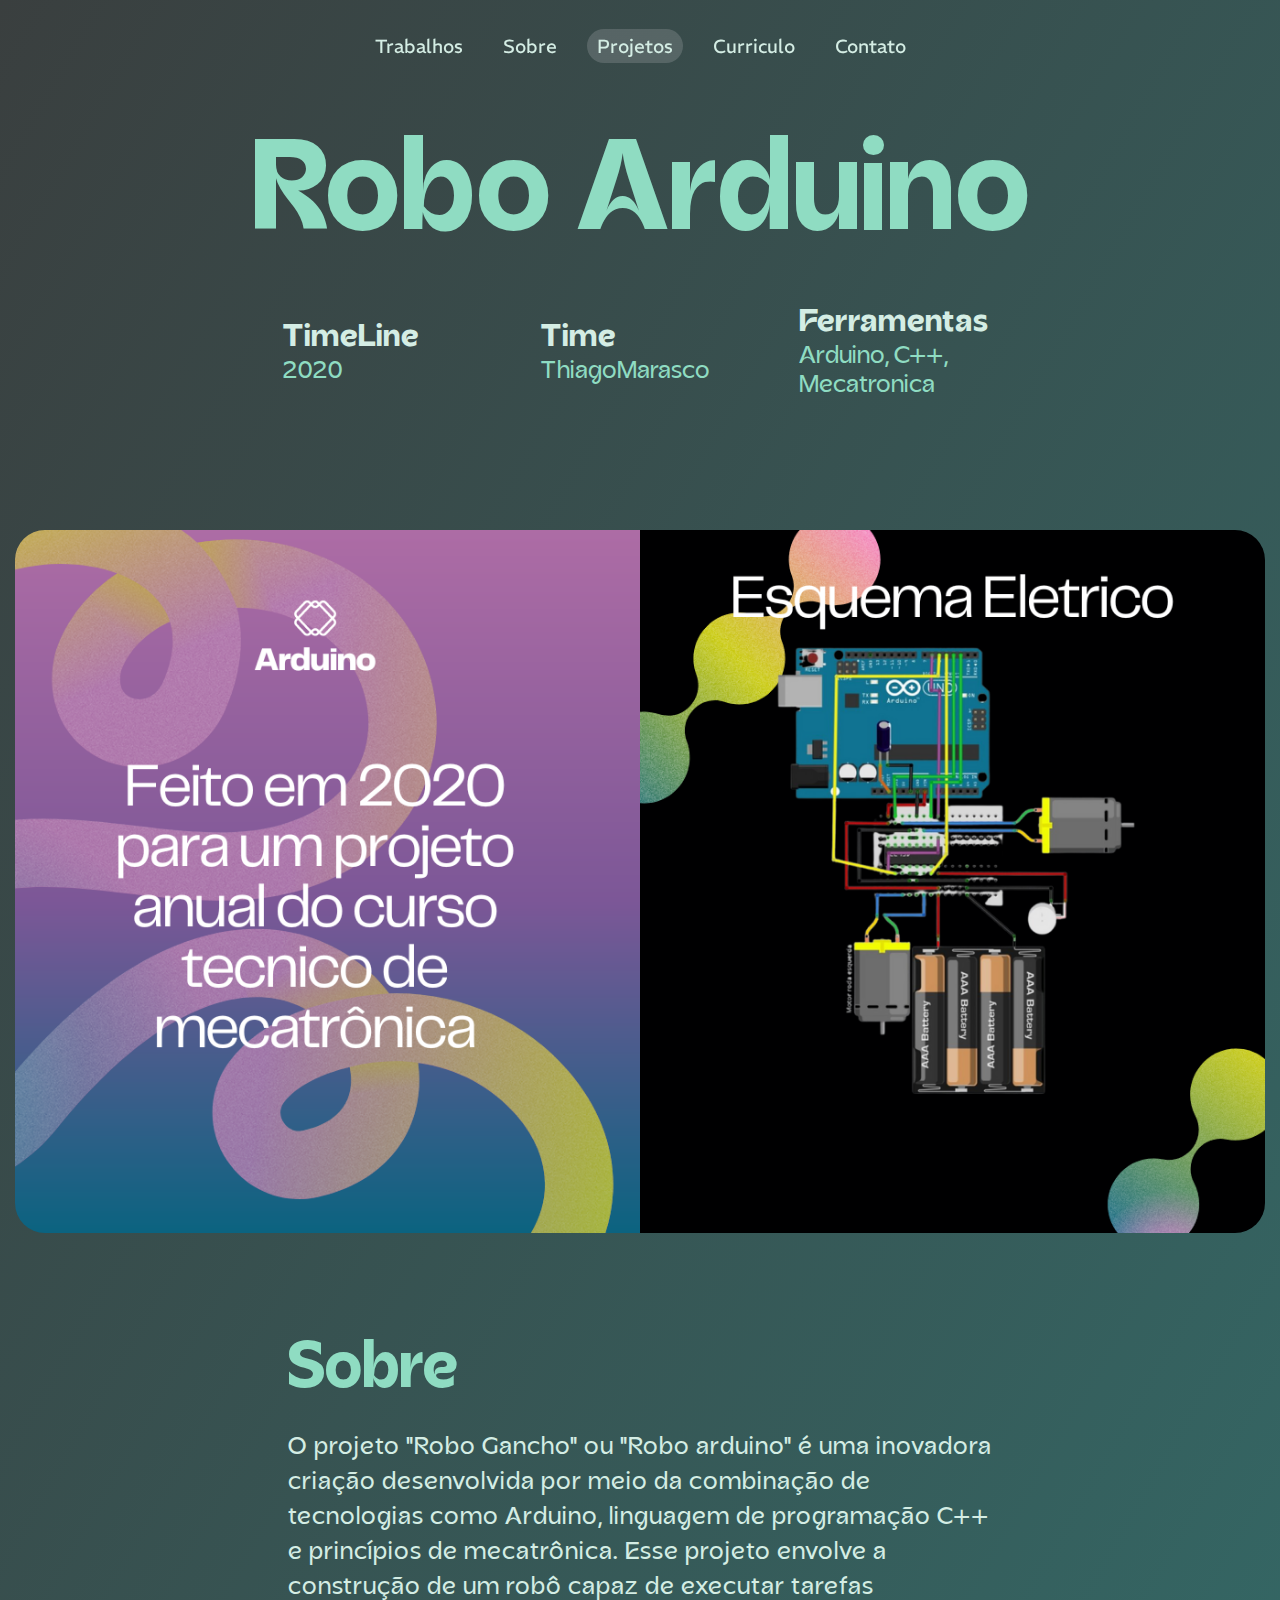
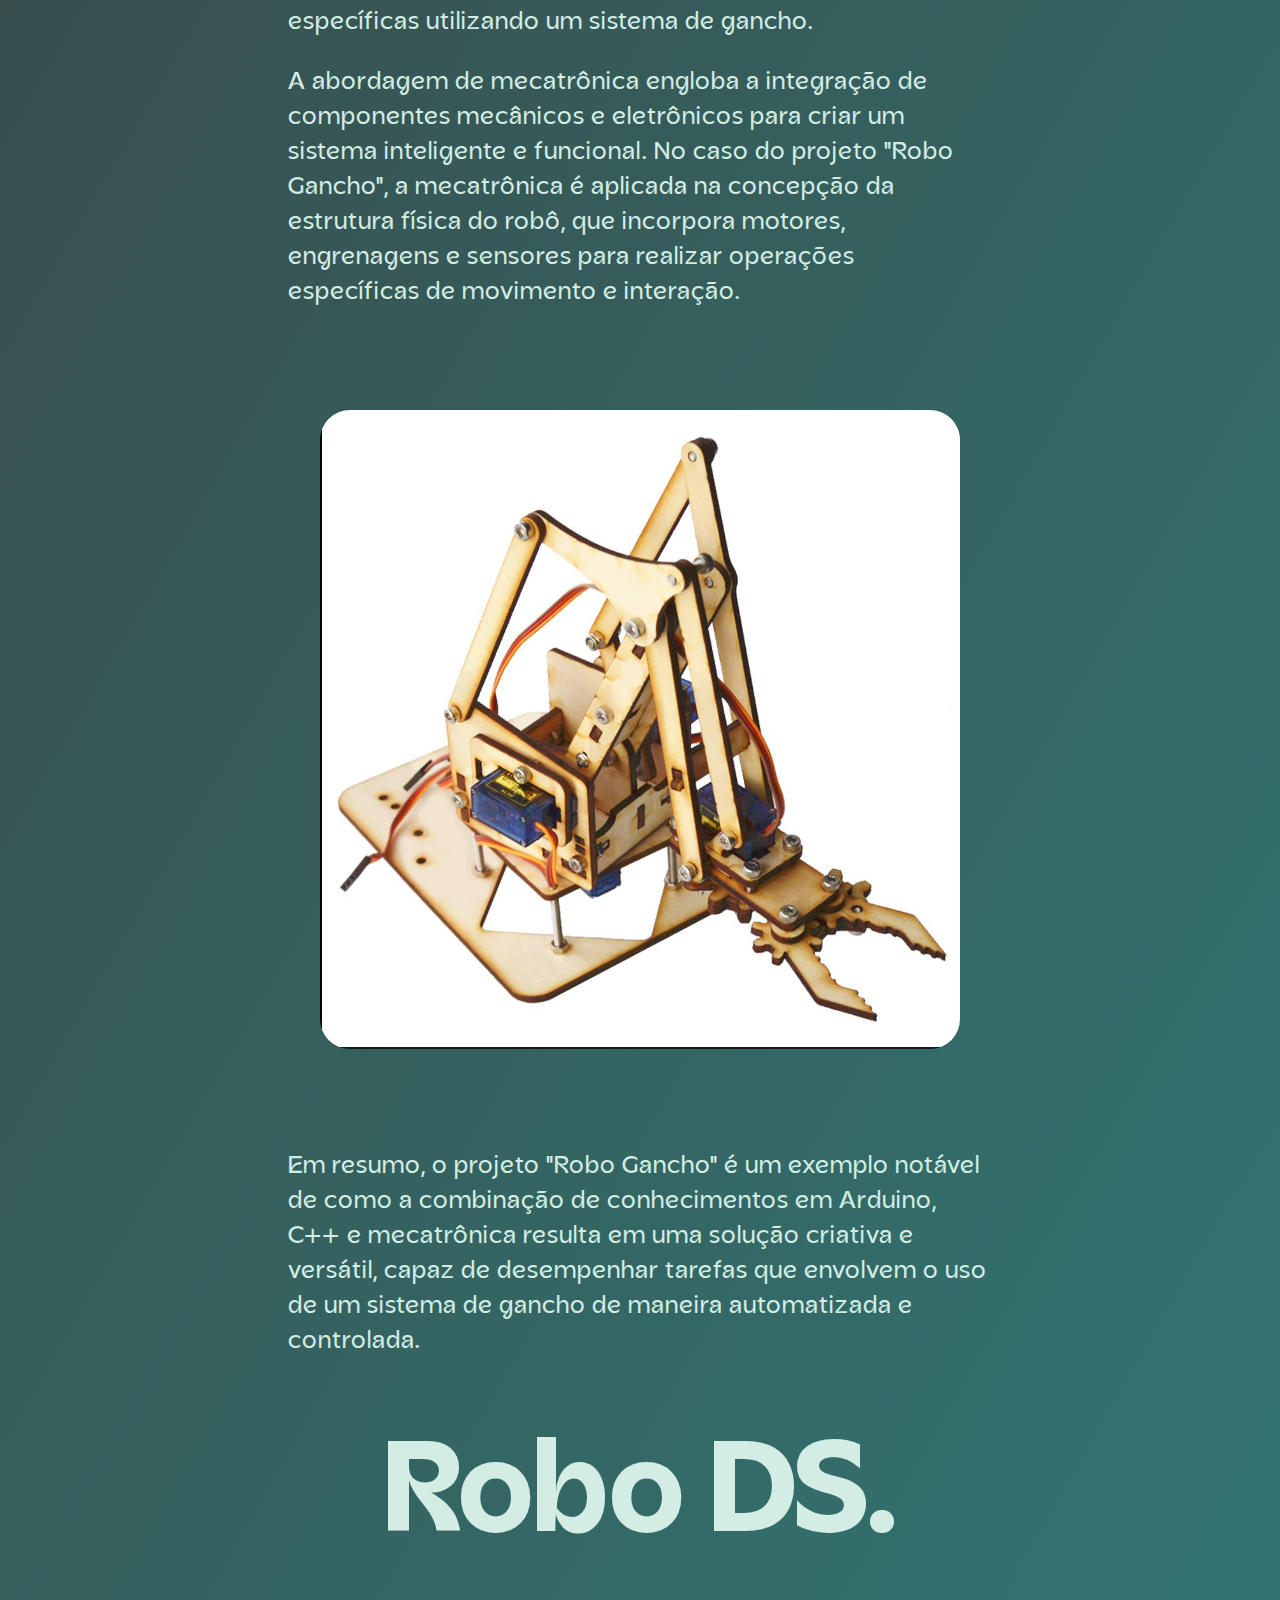
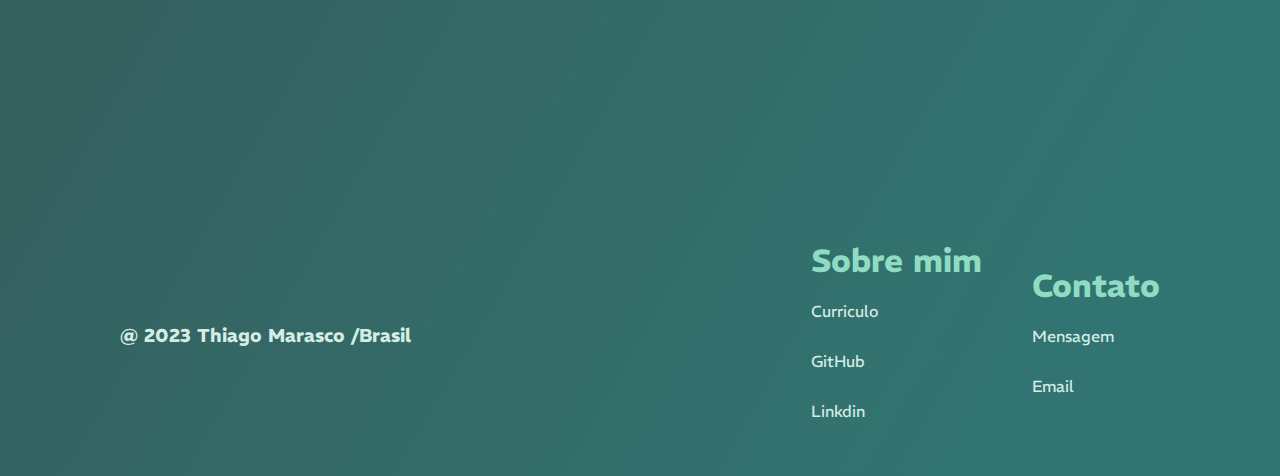
==== arduino.html @ f9183942 "Add files via upload" ====
<!DOCTYPE html>
<html lang="pt-br">
<head>
    <meta charset="UTF-8">
    <meta name="viewport" content="width=device-width, initial-scale=1.0">
    <link rel="stylesheet" type="text/css" href="./css/reset.css">
    <link rel="stylesheet" type="text/css" href="./css/inicio.css">
    <link rel="stylesheet" type="text/css" href="./css/robods.css">
    <link rel="icon" type="image/png" sizes="32x32" href="./imagens/iconeprincipal.png">
    <title>Thiago RoboDS</title>
</head>
<body>
    <div class="barra-magica" id="conteudo" style="display: none;">

        <ul class="list-nav">
            <a href="https://www.linkedin.com/in/thiago-marasco/"><li><img src="./imagens/icons-linkedin.png"></img>Linkdin</li></a>
            <a href="https://github.com/ThiagoMarasco"><li><img src="./imagens/icons-github-.png"></img>GitHub</li></a>
            <a href=""><li><img src="./imagens/icons-nova-mensagem.png"></img>Thiago.s.marasco@gmail.com</li></a>
            

        </ul>

    </div>
    
    <header>
        <nav>
            <ul class="list-nav">
                <li><a href="./inicial.html">Trabalhos</a></li>
                <a href="sobre.html"><li>Sobre</li></a>
                <li class="selected">Projetos</li>
                <a href="index.html"><li>Curriculo</li></a>
                <a id="mostrar-conteudo"><li>Contato</li></a>
            </ul>
        </nav>
    </header>
    
    <main>
        <div class="titulo">
            <h1>Robo Arduino</h1>
        </div>
        <div class="sub-titulo">
            <div class="base">
                <h1>TimeLine</h1>
                <p>2020</p>
            </div>
            <div class="base">
                <h1>Time</h1>
                <p>ThiagoMarasco</p>
            </div>
            <div class="base">
                <h1>Ferramentas</h1>
                <p>Arduino, C++, Mecatronica </p>
            </div>
        </div>
        <div class="exemplo1">
            <img src="./imagens/projeto2.png" alt="template explicativo">
        </div>
        <div class="subtitulo">
            <h1 class="tituloh1">Sobre</h1>
            <p>O projeto "Robo Gancho" ou "Robo arduino" é uma inovadora criação desenvolvida por meio da combinação de tecnologias como Arduino, linguagem de programação C++ e princípios de mecatrônica.
                Esse projeto envolve a construção de um robô capaz de executar tarefas específicas utilizando um sistema de gancho.</p>
            <br>
            <p>A abordagem de mecatrônica engloba a integração de componentes mecânicos e eletrônicos para criar um sistema inteligente e funcional.
                No caso do projeto "Robo Gancho", a mecatrônica é aplicada na concepção da estrutura física do robô, que incorpora motores,
                engrenagens e sensores para realizar operações específicas de movimento e interação.
               </p>
        </div>
        <div class="exemplo1">
            <img src="./imagens/projeto2-2.png" alt="Foto Robo Garra">
        </div>

        <div class="subtitulo">
         
            <p>Em resumo, o projeto "Robo Gancho" é um exemplo notável de como a combinação de conhecimentos em Arduino, C++ e mecatrônica resulta em uma solução criativa e versátil,
                capaz de desempenhar tarefas que envolvem o uso de um sistema de gancho de maneira automatizada e controlada.</p>
            <br>

        </div>
        <div class="titulo">
            <br>
            <a href="robods.html"><h1>Robo DS.</h1></a>
        </div>
    </main>
    
    <footer>
        <div class="box-one">
            <h3>@ 2023 Thiago Marasco /Brasil</h3>
            

        </div>
        <ul class="box-two">
            <h1>Sobre mim</h1>
            <a href="https://drive.google.com/u/0/uc?id=1ddvRlba4ox4zGYMMpqwxek1Pi_E0ttAw&export=download"><li>Curriculo</li></a>
            <a href="https://github.com/ThiagoMarasco"><li>GitHub</li></a>
            <a href="https://www.linkedin.com/in/thiago-marasco/"><li>Linkdin</li></a>


        </ul>
        <ul class="contato">
            <h1>Contato</h1>
            <a href=""><li>Mensagem</li></a>
            <a href=""><li>Email</li></a>
        </ul>

    </footer>
    
    <script src="./js/inicial.js"></script>
</body>
</html>
---- css/inicio.css ----
@import url('https://fonts.googleapis.com/css2?family=REM&display=swap');
@import url("/font/acorn/stylesheet.css");
html, body {
    font-family: 'rem', serif;
    background-color: #327471;
    color: hsla(159, 42%, 88%, 1);
    margin: 0;
    padding: 0;
    width: 100%;
}



body {
    background: linear-gradient(300deg,#327471,#327471,#3a3f3f);
    background-size: 180% 180%;
    animation: gradient-animation 10s ease infinite;
    display: flex;
    flex-direction: column;
}

  
@keyframes gradient-animation {
    0% {
      background-position: 0% 50%;
    }
    50% {
      background-position: 100% 50%;
    }
    100% {
      background-position: 0% 50%;
    }
}


header {
    z-index: 100;
    align-self: center;
    max-width: 100%;
    margin-top: 16px;
    position: fixed;
    max-height: 79px;
    display: flex;
    justify-content: center;
    align-items: center;
}


nav{
    z-index: 100;
    justify-content: center;
    width: 100%;
    color: hsla(159, 42%, 88%, 1);
    padding: 8px;
    display: flex;
    align-items: center;
    transition: all .2s linear;
}

/* Estilos para o fundo da navegação quando a página é rolada */
nav.scrolled {
    
    background:hsla(154, 3%, 55%, 0.404);
    border-radius: 40px;
    backdrop-filter: blur(20px) saturate(1.7);
}


.list-nav {
    vertical-align: middle;
    list-style: none;
    display: flex;
    gap: 20px;
    margin: 0;
    padding: 5px 10px;
}


.list-nav li {
    vertical-align: middle;
    font-size: 19px;
    list-style: none;
    display: flex;
    gap: 20px;
    margin: 0;
    padding: 5px 10px;
}

.list-nav li.selected {
    background: rgb(181,181,181);
    background: linear-gradient(90deg, rgba(175, 179, 182, 0.257) 0%, rgba(175, 179, 182, 0.257) 50%, rgba(175, 179, 182, 0.257) 100%);

    border-radius: 20px;
    padding: 5px 10px;
}


main {
    justify-content: center;
    align-items: center;
    margin-top: 300px;
    font-family: "acorn";
    display: flex; 
    flex-direction: column;
    padding: 20px;
}

.titulo {
    max-width: 100%;
    color: hsla(160, 52%, 71%, 1);
    font-size: 32px;
}

.titulo p{
    max-width: 100%;
    color: #c2fffc;
}
.titulo h1 {
    font-size: 128px;
}
.titulo h1:hover {
    font-size: 128px;
}

.trabalhos {
    color: #1a1a29;
    margin-top: 130px;
    display: flex;
    justify-content: flex-start;
    align-items: center;
    max-width: 100%;
}

.card-1, .card-2, .card-3, .card-4 {
    box-sizing: border-box;
    text-align: right; 
    background-color: #63E2C6;
    padding: 50px;
    border-radius: 75px;
    display: flex;
    flex-direction: column;
    overflow: hidden;
}

.trabalhos img{
    object-fit: contain;
    width: 1200px;
    height: 1200px;
    border-radius: 50px;
}

.card-1 {
    background-color: #bfe0b3;
    max-width: 576px;
    max-height: 550px;
    margin-right: 64px; 
    

}

.card-1:hover,.card-2:hover,.card-3:hover,.card-4:hover{
    transform: scale(1.1);

}

.card-2 {
    background-color: #e79adc;
    max-width: 960px;
    max-height: 550px;
}

.card-3 {
    background-color: #e0a8a8;
    max-width: 960px;
    max-height: 550px;
    margin-right: 64px;
}

.card-4 {
    background-color: #7fd0df;
    max-width: 576px;
    max-height: 550px;
}

.card-1 img{
    width: 1300px;
}

.titulo2 {
    margin-top: 130px;
    color: hsla(160, 52%, 71%, 1);
    font-size: 64px;
}


footer{
    line-height: 50px;
    color: hsla(159, 42%, 88%, 1);
    margin-top: 200px;
    align-items: center;
    justify-content: center;
    max-width: 100%;
    max-height: 100%;
    padding: 40px;
    display: flex;
}

footer h1{

    color:hsla(160, 52%, 71%, 1);
}

.box-one{

    max-width: 448px;
    max-height: 283px;
    margin-right: 400px;
}

.box-two{

    
    margin-right: 50px;
}


.barra-magica{
    vertical-align: middle;

    position: fixed;
    bottom: 100px;
    width: 86%;
    padding: 20px;
    margin-left: 100px;
    margin-right: 100px;
    max-height: 150px;
    background:hsla(140, 1%, 42%, 0.404);
    border-radius: 40px;
    backdrop-filter: blur(20px) saturate(1.7);
    align-items: center;
    justify-content: center;
    border-radius: 10px;
    cursor: pointer;
    z-index: 999;

}


@media (max-width: 768px) {

    footer{
        margin-top: 50px;
        line-height: 30px;
        font-size: 12px;

    }
    .box-one{
        margin-right: 60px;
    }

    header {
        font-size: 16px;
        flex-direction: column;
        font-family: serif;
    }

    .list-nav li {
        font-size: 12px;
        gap: 6px;
        padding: 2px; /* Reduz o espaçamento interno dos itens de navegação */
    }
    .list-nav img {
        max-width: 16px;

    }
    .list-nav {
        gap: 10px;
        padding: 2px; /* Reduz o espaçamento interno dos itens de navegação */
    }
    .list-nav li.selected {
        padding: 2px;
        gap: 10px;
    }

    main{
        margin-top: 60px;
        text-align: center;
    }
    .titulo{
        font-size: 16px;
    }
    .titulo h1{
        font-size: 32px;
    }

    .trabalhos {
        flex-direction: column; /* Altera para coluna em telas menores */
        align-items: flex-start;
        margin-top: 80px; /* Ajusta a margem superior para telas menores */
    }

    .trabalhos img{
        object-fit: contain;
        max-width: inherit;
        width: 100%;
        height: 100%;
    
    }
    .titulo2{
        font-size: 32px;
    }

    .card-1, .card-2, .card-3, .card-4 {
        width: 100%; /* Ocupa a largura total em telas menores */
        height: auto; /* Ajusta a altura automaticamente */
        margin: 0px; /* Remove a margem à direita em telas menores */
        margin-bottom: 20px;
         /* Adiciona margem inferior para separar os cartões */
        
    }
    .barra-magica{
        font-size: 12px;
        margin: 5px;
    }

}
---- css/robods.css ----
a{
    text-decoration: none;
    color: hsla(159, 42%, 88%, 1);

}


.sub-titulo {
    color: hsla(160, 52%, 71%, 1);
    display: flex;
    justify-content: space-between; /* Distribui os itens igualmente ao longo do eixo horizontal */
    align-items: center; /* Alinha os itens verticalmente no centro */
}

.sub-titulo h1{
    color: hsla(159, 42%, 88%, 1);

}
.base {
    flex: 1; /* Faz com que as divs ocupem a mesma quantidade de espaço */
    padding: 20px;
    margin: 10px;
}

.base p{

    font-size: 24px;
}

.exemplo1{
    margin-top: 100px;
    margin-bottom: 100px;
    flex-direction: column;
    display: flex;
    max-width: 1250px;
}

main{
    margin-top: 100px;
}


img{
    object-fit: fill;
    border-radius: 30px;
    box-shadow: 30px;
}


.subtitulo{
    
    max-width: 704px;
    font-size: clamp(1rem, .8852rem + .4898vw, 1.375rem);
    align-items: center;
    text-align: left;

}

.subtitulo p{
    line-height: 35px;
    letter-spacing: 1px;
    font-size: 24px;
    color: hsla(159, 42%, 88%, 1);
}

.titulo{
    color: hsla(160, 52%, 71%, 1);
}

.tituloh1{
    color: hsla(160, 52%, 71%, 1);
    margin-bottom: 20px;
    font-size: 64px;
    text-align: left;
}

@media (max-width: 768px) {
    .base{

        margin: 0px;
        margin-top: 40px;
        font-size: 12px;
        padding: 2px;
    }

    .base p{

        
        font-size: 16px;
    }
    .sub-titulo{
        display: inline;
        
        max-width: 100%;
        max-height: 100%;
    }

    .exemplo1{

        margin: 50px;
        max-width: 100%;
        max-height: 100%;
    }


}
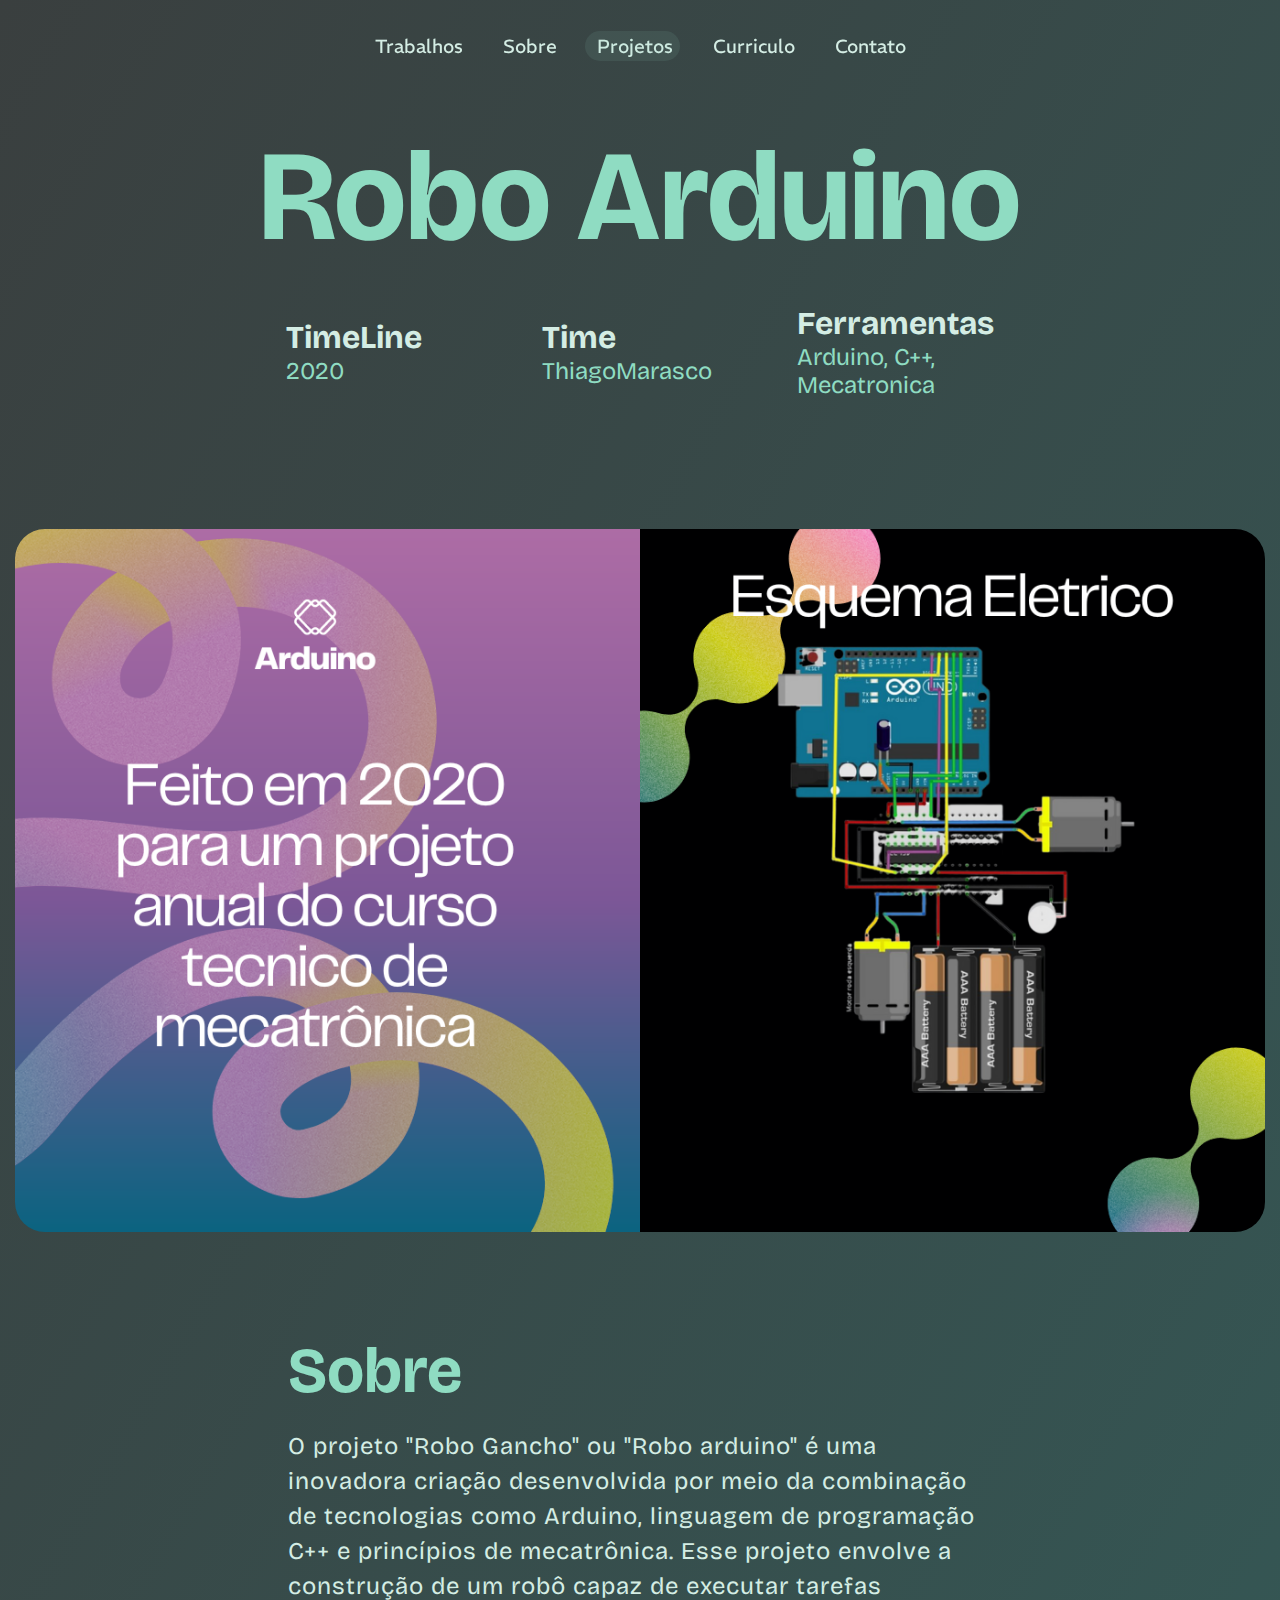
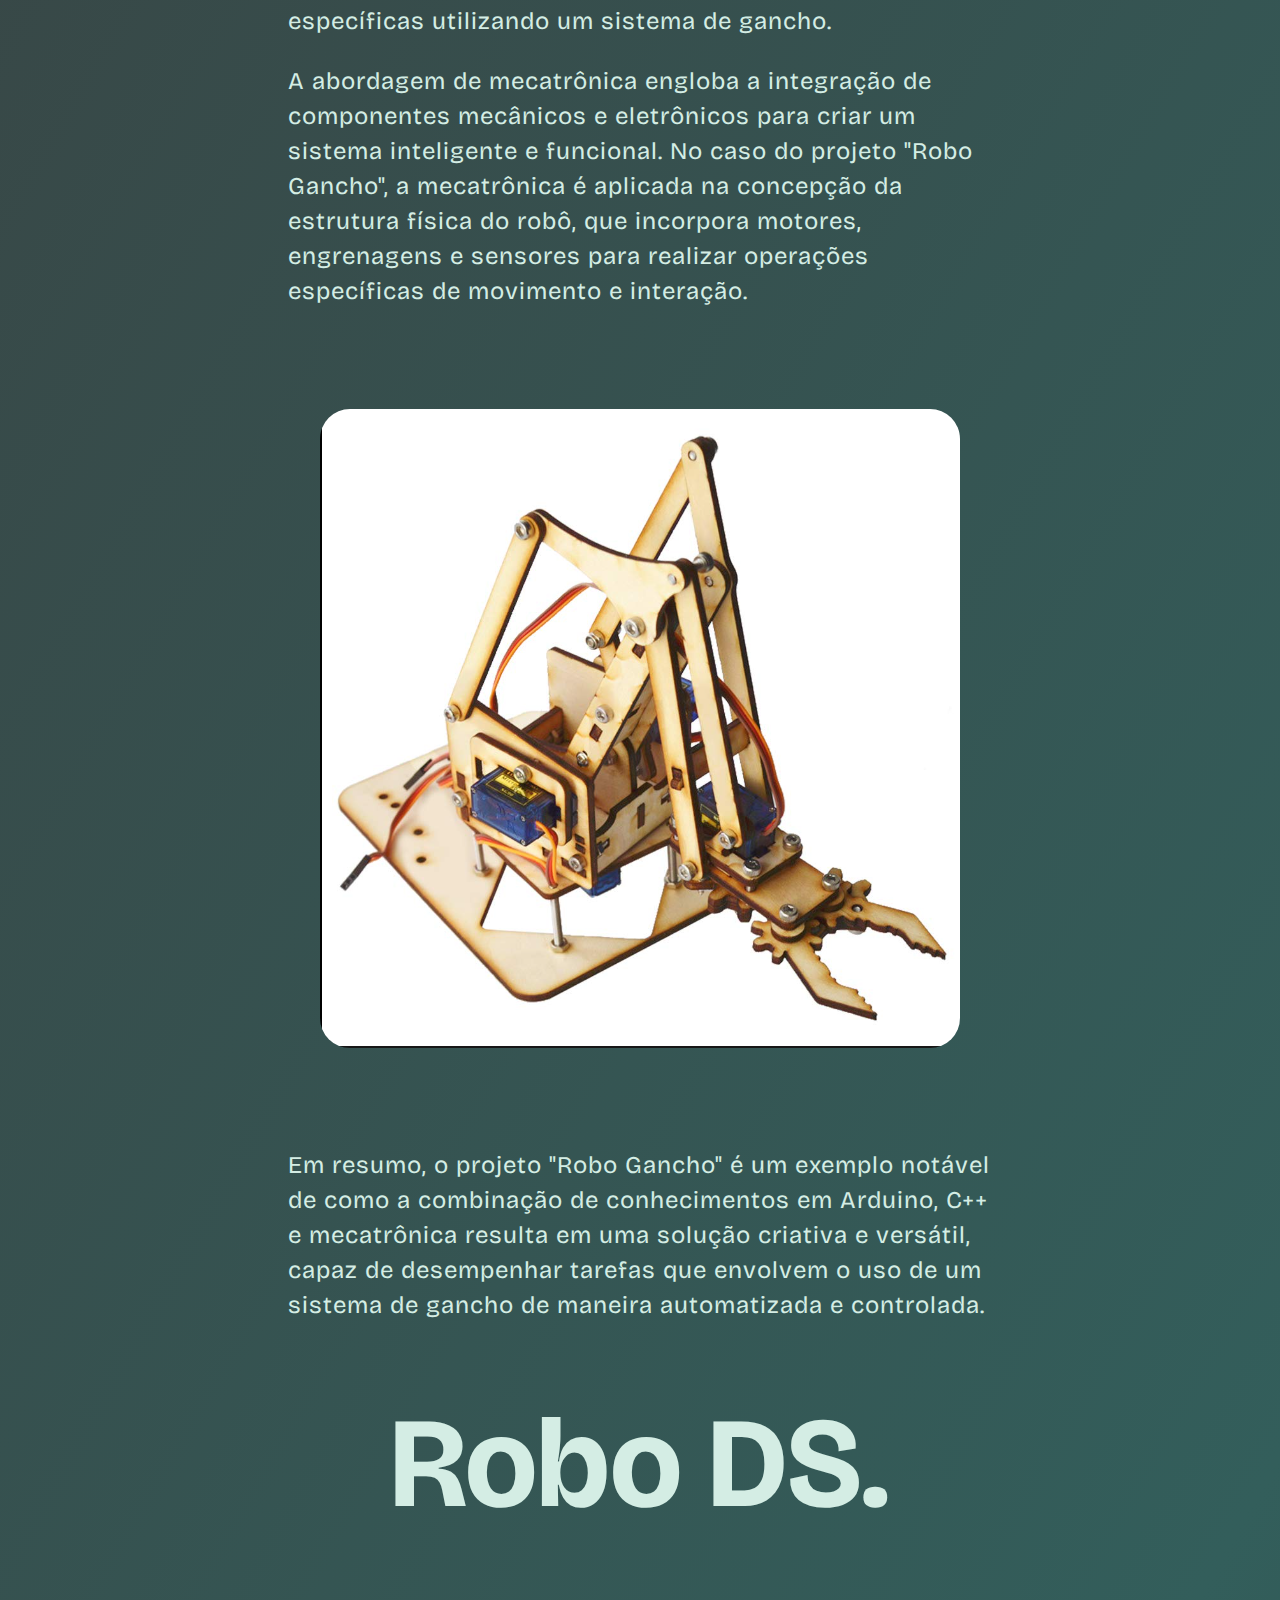
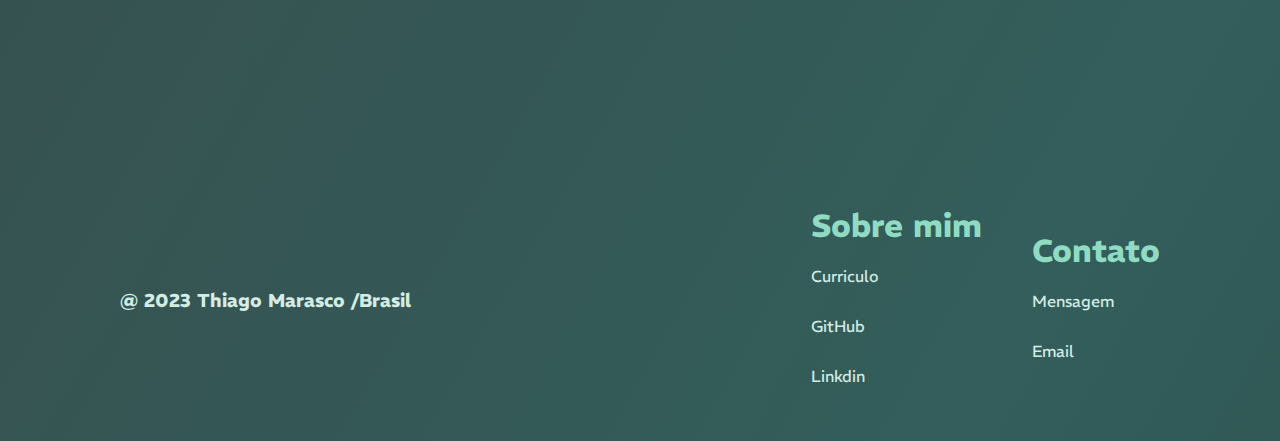
==== commit b87b229e: "Add files via upload" ====
--- a/arduino.html
+++ b/arduino.html
@@ -16,25 +16,21 @@
             <a href="https://www.linkedin.com/in/thiago-marasco/"><li><img src="./imagens/icons-linkedin.png"></img>Linkdin</li></a>
             <a href="https://github.com/ThiagoMarasco"><li><img src="./imagens/icons-github-.png"></img>GitHub</li></a>
             <a href=""><li><img src="./imagens/icons-nova-mensagem.png"></img>Thiago.s.marasco@gmail.com</li></a>
-            
-
         </ul>
-
     </div>
-    
     <header>
         <nav>
             <ul class="list-nav">
                 <li><a href="./inicial.html">Trabalhos</a></li>
                 <a href="sobre.html"><li>Sobre</li></a>
-                <li class="selected">Projetos</li>
+                <a href="projetos.html"><div class="selected"></div><li class="">Projetos</li></a>
                 <a href="index.html"><li>Curriculo</li></a>
                 <a id="mostrar-conteudo"><li>Contato</li></a>
             </ul>
         </nav>
     </header>
     
-    <main>
+    <main class="fade-in">
         <div class="titulo">
             <h1>Robo Arduino</h1>
         </div>
--- a/css/inicio.css
+++ b/css/inicio.css
@@ -1,6 +1,6 @@
 
 @import url('https://fonts.googleapis.com/css2?family=REM&display=swap');
-@import url("/font/acorn/stylesheet.css");
+@import url("https://fonts.googleapis.com/css2?family=Bricolage+Grotesque:opsz,wght@10..48,700&display=swap");
 html, body {
     font-family: 'rem', serif;
     background-color: #327471;
@@ -8,12 +8,23 @@
     margin: 0;
     padding: 0;
     width: 100%;
-}
-
-
+
+
+}
+
+.fade-in {
+    opacity: 0;
+    transition: opacity 1s ease;
+}
+  
+.fade-in.fade {
+    opacity: 1;
+}
+  
+  
 
 body {
-    background: linear-gradient(300deg,#327471,#327471,#3a3f3f);
+    background: linear-gradient(300deg,#1d3635,#335e5b,#3a3f3f);
     background-size: 180% 180%;
     animation: gradient-animation 10s ease infinite;
     display: flex;
@@ -61,9 +72,8 @@
 /* Estilos para o fundo da navegação quando a página é rolada */
 nav.scrolled {
     
-    background:hsla(154, 3%, 55%, 0.404);
     border-radius: 40px;
-    backdrop-filter: blur(20px) saturate(1.7);
+    backdrop-filter: blur(20px) saturate(1.3);
 }
 
 
@@ -87,20 +97,44 @@
     padding: 5px 10px;
 }
 
-.list-nav li.selected {
-    background: rgb(181,181,181);
-    background: linear-gradient(90deg, rgba(175, 179, 182, 0.257) 0%, rgba(175, 179, 182, 0.257) 50%, rgba(175, 179, 182, 0.257) 100%);
-
+
+
+
+.selected{
+    margin-top: 2px;
+
+    margin-left: -2px;
+    position: absolute;
+    width: 110px;
+    height: 30px;
+    background-color: hsla(160, 52%, 71%, .1);
     border-radius: 20px;
-    padding: 5px 10px;
-}
+    animation: moveToRight 1s ease-in-out forwards; 
+    animation-delay: 20ms;
+
+}
+
+
+@keyframes moveToRight {
+    0% {
+        transform: translateX(-192px);
+      
+    }
+    100% {
+      transform: translateX(0px);
+    }
+}
+
+
+
+
 
 
 main {
     justify-content: center;
     align-items: center;
     margin-top: 300px;
-    font-family: "acorn";
+    font-family: "Bricolage Grotesque";
     display: flex; 
     flex-direction: column;
     padding: 20px;
@@ -227,7 +261,6 @@
 
 .barra-magica{
     vertical-align: middle;
-
     position: fixed;
     bottom: 100px;
     width: 86%;
@@ -323,6 +356,13 @@
         font-size: 12px;
         margin: 5px;
     }
-
-}
-
+    .selected{
+        width: 57px;
+        height: 18px;
+        margin-top: 0;
+        margin-left: -3px;
+      }
+
+
+}
+
--- a/css/robods.css
+++ b/css/robods.css
@@ -1,3 +1,27 @@
+.selected{
+    margin-top: 2px;
+    margin-left: -2px;
+    position: absolute;
+    width: 95px;
+    height: 30px;
+    background-color: hsla(160, 52%, 71%, .1);
+    border-radius: 20px;
+    animation: moveToRight 1s ease-in-out forwards; 
+    animation-delay: 20ms;
+  
+  }
+  
+  
+  @keyframes moveToRight {
+    0% {
+        transform: translateX(-192px);
+      
+    }
+    100% {
+      transform: translateX(0px);
+    }
+  }
+
 a{
     text-decoration: none;
     color: hsla(159, 42%, 88%, 1);
@@ -49,7 +73,7 @@
 
 .subtitulo{
     
-    max-width: 704px;
+    width: 704px;
     font-size: clamp(1rem, .8852rem + .4898vw, 1.375rem);
     align-items: center;
     text-align: left;
@@ -74,7 +98,51 @@
     text-align: left;
 }
 
+.imagens-sub{
+    display: flex;
+    justify-content: space-around;
+    padding: 20px;
+    background-color: hsla(160, 63%, 54%, 0.05);
+    border-radius: 20px;
+}
+.imagens-sub img{
+    width: 100px;
+    height: 100px;
+    margin-right: 50px;
+}
+.info-div{
+    text-align: justify;
+    line-height: 35px;
+    letter-spacing: 1px;
+    font-size: 24px;
+    padding: 20px;
+    max-width: 704px;
+    margin-top: 50px;
+    display: flex;
+    background-color: hsla(160, 63%, 54%, 0.05);
+    border-radius: 20px;
+
+}
+
+.imagens-sub img:hover{
+    box-sizing: border-box;
+    padding: 5px;
+    transform: scale(1.01);
+    background-color: hsla(160, 63%, 54%, 0.05);
+
+
+}
+
 @media (max-width: 768px) {
+    .tituloh1{
+        font-size: 32px;
+
+    }
+
+    .imagens-sub img{
+        width: 50px;
+        height: 50px;
+    }
     .base{
 
         margin: 0px;
@@ -88,10 +156,12 @@
         
         font-size: 16px;
     }
+    .subtitulo{
+        width: 100%;
+    }
     .sub-titulo{
         display: inline;
-        
-        max-width: 100%;
+        width: 100%;
         max-height: 100%;
     }
 
@@ -102,5 +172,13 @@
         max-height: 100%;
     }
 
+    .selected{
+        width: 47px;
+        height: 18px;
+        margin-top: 0;
+        margin-left: -3px;
+      }
+
+
 
 }